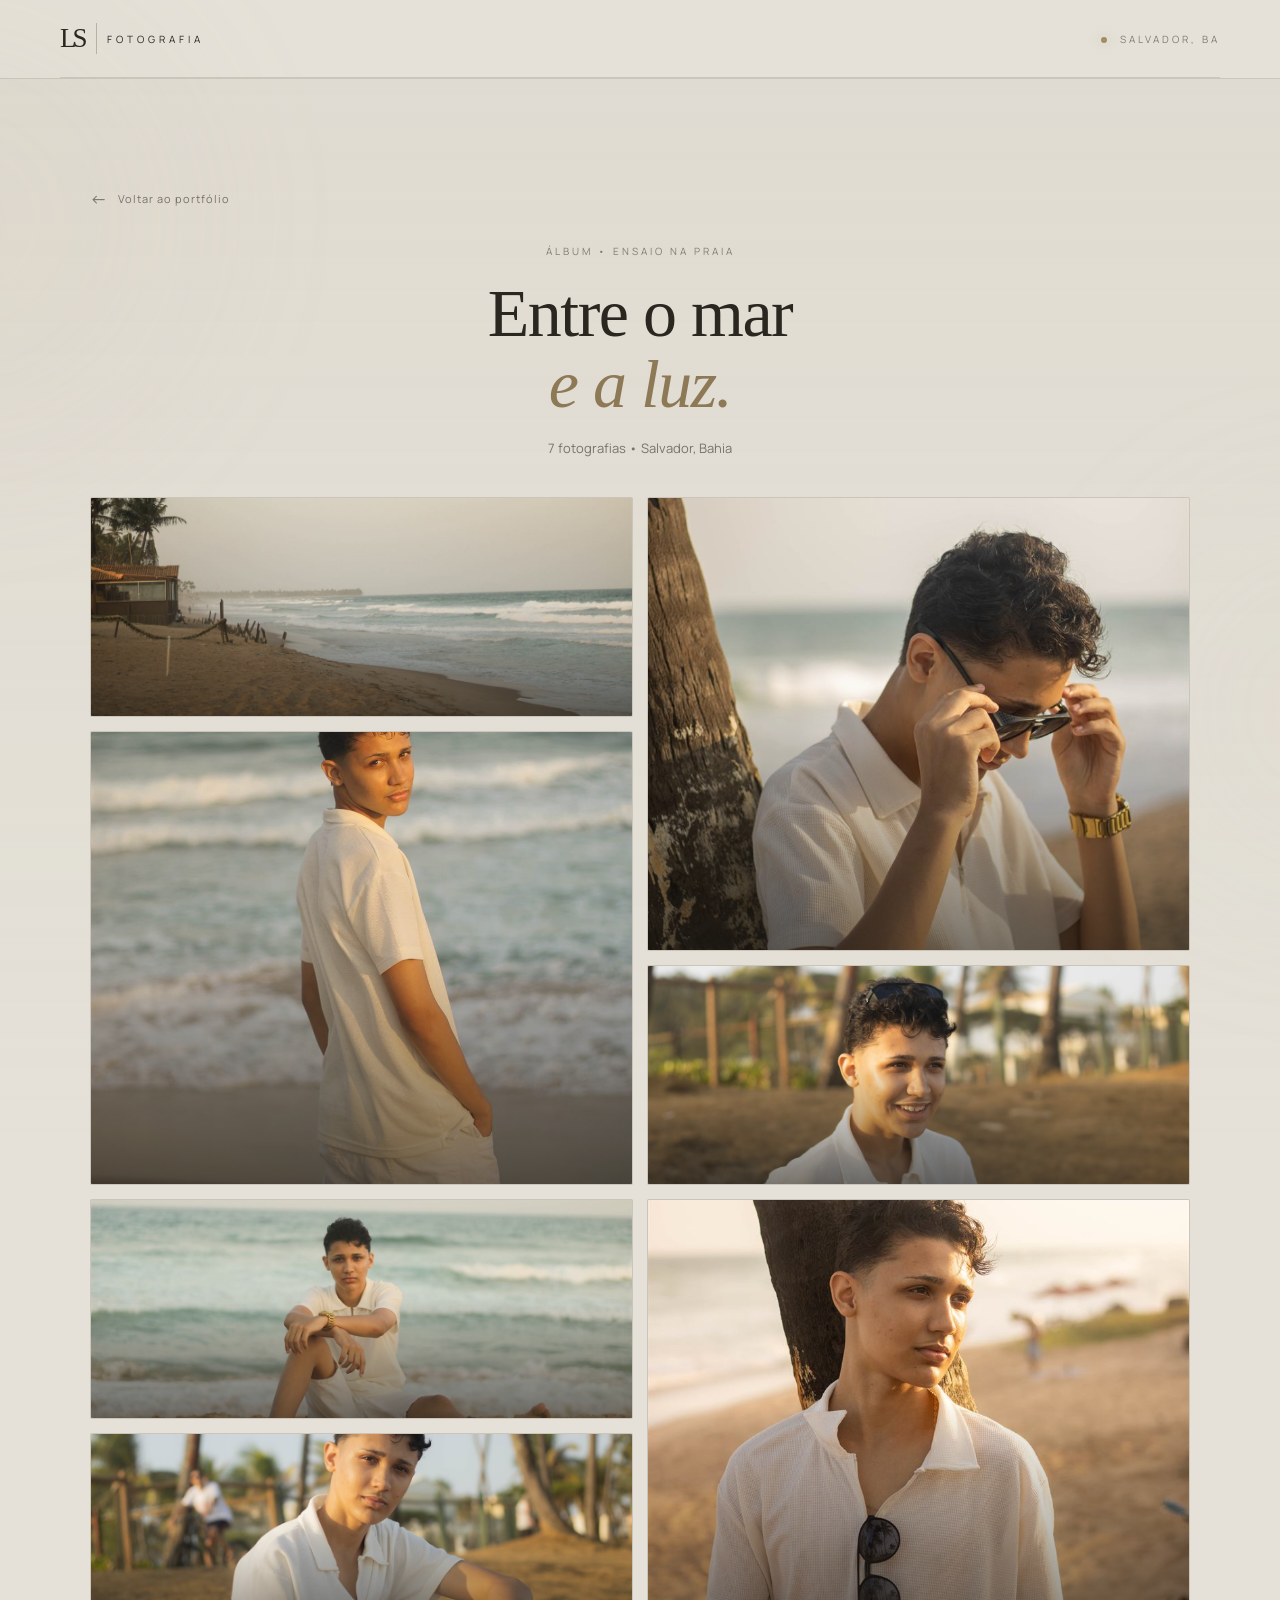
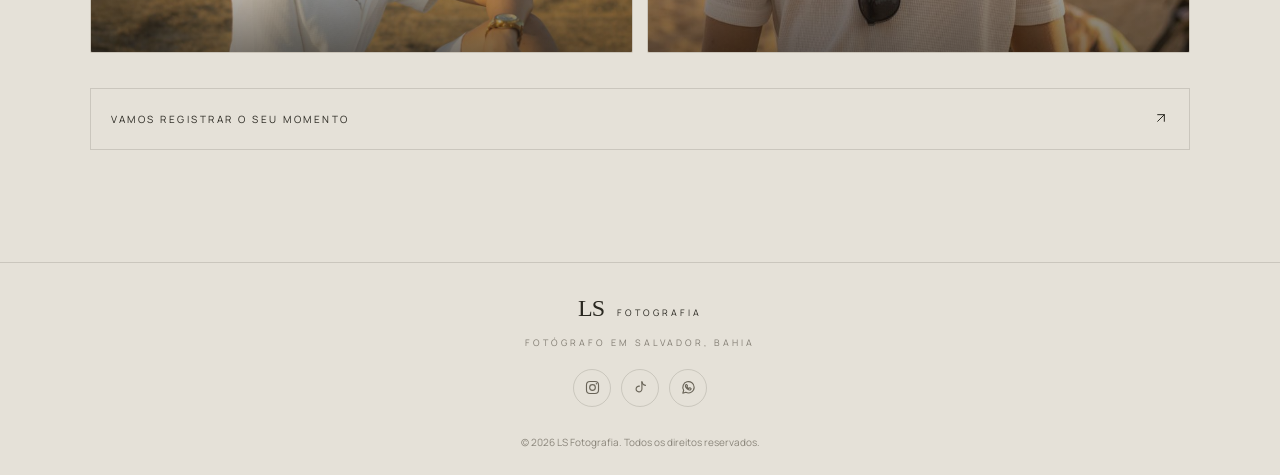
==== album.html @ ee6b133a "Atualiza galeria e página do álbum Adiciona página própria para o álbum e mantém a capa horizontal c" ====
<!doctype html>
<html lang="pt-BR">
<head>
  <meta charset="utf-8">
  <meta name="viewport" content="width=device-width, initial-scale=1">
  <meta name="theme-color" content="#e5e1d8">
  <meta name="description" content="Ensaio na praia — Entre o mar e a luz. Álbum de LS Fotografia em Salvador, Bahia.">
  <title>Entre o mar e a luz | LS Fotografia</title>
  <link rel="preconnect" href="https://fonts.googleapis.com">
  <link rel="preconnect" href="https://fonts.gstatic.com" crossorigin>
  <link rel="icon" type="image/svg+xml" href="favicon.svg">
  <link href="https://fonts.googleapis.com/css2?family=Cinzel:wght@400;500;600&family=Great+Vibes&family=Manrope:wght@300;400;500;600;700&display=swap" rel="stylesheet">
  <link rel="stylesheet" href="style.css?v=4">
  <script src="script.js?v=4" defer></script>
</head>
<body>
  <div class="ambient ambient-one" aria-hidden="true"></div>
  <div class="ambient ambient-two" aria-hidden="true"></div>

  <header class="topbar">
    <a class="mini-brand" href="index.html#inicio" aria-label="LS Fotografia, início">
      <span class="mini-mark">LS</span>
      <span class="mini-name">FOTOGRAFIA</span>
    </a>
    <span class="top-location"><span class="location-dot"></span> SALVADOR, BA</span>
  </header>

  <main>
    <section class="portfolio-section album-page-section" aria-labelledby="album-page-title">
      <a class="album-back-link" href="index.html#portfolio"><span aria-hidden="true">←</span> Voltar ao portfólio</a>
      <div class="section-heading">
        <p class="eyebrow">ÁLBUM • ENSAIO NA PRAIA</p>
        <h1 class="album-page-title" id="album-page-title">Entre o mar<br><em>e a luz.</em></h1>
        <p class="section-description"><span id="album-photo-count">7 fotografias</span> • Salvador, Bahia</p>
      </div>

      <div class="gallery" id="gallery">
        <figure class="gallery-item gallery-item--landscape" data-photo data-date="2026-10-26">
          <button class="gallery-photo-button" type="button" aria-label="Ampliar foto do álbum 1" aria-haspopup="dialog">
            <img src="assets/thumbnails/foto-01.jpg" data-full-src="assets/foto-01.jpg" width="6000" height="4000" loading="lazy" decoding="async" alt="Ensaio na praia, vista da orla em Salvador">
          </button>
        </figure>
        <figure class="gallery-item gallery-item--portrait" data-photo data-date="2026-10-26">
          <button class="gallery-photo-button" type="button" aria-label="Ampliar foto do álbum 2" aria-haspopup="dialog">
            <img src="assets/thumbnails/foto-02.jpg" data-full-src="assets/foto-02.jpg" width="4000" height="6000" loading="lazy" decoding="async" alt="Retrato durante ensaio na praia">
          </button>
        </figure>
        <figure class="gallery-item gallery-item--portrait" data-photo data-date="2026-10-26">
          <button class="gallery-photo-button" type="button" aria-label="Ampliar foto do álbum 3" aria-haspopup="dialog">
            <img src="assets/thumbnails/foto-03.jpg" data-full-src="assets/foto-03.jpg" width="4000" height="5000" loading="lazy" decoding="async" alt="Retrato à beira-mar durante ensaio">
          </button>
        </figure>
        <figure class="gallery-item gallery-item--landscape" data-photo data-date="2026-10-26">
          <button class="gallery-photo-button" type="button" aria-label="Ampliar foto do álbum 4" aria-haspopup="dialog">
            <img src="assets/thumbnails/foto-04.jpg" data-full-src="assets/foto-04.jpg" width="6000" height="4000" loading="lazy" decoding="async" alt="Retrato ao entardecer na praia">
          </button>
        </figure>
        <figure class="gallery-item gallery-item--landscape" data-photo data-date="2026-10-26">
          <button class="gallery-photo-button" type="button" aria-label="Ampliar foto do álbum 5" aria-haspopup="dialog">
            <img src="assets/thumbnails/foto-05.jpg" data-full-src="assets/foto-05.jpg" width="6000" height="4000" loading="lazy" decoding="async" alt="Retrato sentado na areia com o mar ao fundo">
          </button>
        </figure>
        <figure class="gallery-item gallery-item--portrait" data-photo data-date="2026-10-26">
          <button class="gallery-photo-button" type="button" aria-label="Ampliar foto do álbum 6" aria-haspopup="dialog">
            <img src="assets/thumbnails/foto-06.jpg" data-full-src="assets/foto-06.jpg" width="4000" height="6000" loading="lazy" decoding="async" alt="Retrato junto a um coqueiro na praia">
          </button>
        </figure>
        <figure class="gallery-item gallery-item--landscape" data-photo data-date="2026-10-26">
          <button class="gallery-photo-button" type="button" aria-label="Ampliar foto do álbum 7" aria-haspopup="dialog">
            <img src="assets/thumbnails/foto-07.jpg" data-full-src="assets/foto-07.jpg" width="6000" height="4000" loading="lazy" decoding="async" alt="Retrato durante ensaio ao ar livre na praia">
          </button>
        </figure>
      </div>

      <div class="empty-gallery" id="empty-gallery" hidden>
        <span class="empty-symbol" aria-hidden="true">＋</span>
        <p><strong>As fotos deste álbum não estão disponíveis no momento.</strong></p>
      </div>

      <dialog class="photo-lightbox" id="photo-lightbox" aria-label="Visualização da fotografia">
        <button class="photo-lightbox-close" type="button" aria-label="Fechar fotografia">×</button>
        <button class="photo-lightbox-nav photo-lightbox-previous" type="button" aria-label="Foto anterior">‹</button>
        <img class="photo-lightbox-image" id="photo-lightbox-image" alt="">
        <div class="photo-lightbox-caption">
          <time class="photo-lightbox-date" id="photo-lightbox-date"></time>
          <span class="photo-lightbox-counter" id="photo-lightbox-counter" aria-live="polite"></span>
        </div>
        <button class="photo-lightbox-nav photo-lightbox-next" type="button" aria-label="Próxima foto">›</button>
      </dialog>

      <a class="outline-cta" id="portfolio-whatsapp" href="#" target="_blank" rel="noopener noreferrer">VAMOS REGISTRAR O SEU MOMENTO <span aria-hidden="true"><svg viewBox="0 0 24 24" width="16" height="16" fill="none" stroke="currentColor" stroke-width="1.5" stroke-linecap="round" stroke-linejoin="round"><path d="M7 17 17 7M7 7h10v10"/></svg></span></a>
    </section>
  </main>

  <footer class="footer">
    <a class="footer-brand" href="index.html#inicio">LS <span>FOTOGRAFIA</span></a>
    <p>FOTÓGRAFO EM SALVADOR, BAHIA</p>
    <div class="footer-links">
      <a id="instagram-link" href="#" target="_blank" rel="noopener noreferrer" aria-label="Instagram">
        <svg viewBox="0 0 24 24" fill="none" aria-hidden="true"><rect x="3.5" y="3.5" width="17" height="17" rx="5"/><circle cx="12" cy="12" r="4"/><circle class="icon-dot" cx="17.5" cy="6.8" r="1" /></svg>
      </a>
      <a id="footer-tiktok-link" href="#" target="_blank" rel="noopener noreferrer" aria-label="TikTok">
        <svg viewBox="0 0 24 24" fill="none" aria-hidden="true"><path d="M14 4v10.1a4.1 4.1 0 1 1-3.5-4.05"/><path d="M14 4c.5 2.8 2.2 4.5 5 5"/></svg>
      </a>
      <a id="footer-whatsapp-link" href="#" target="_blank" rel="noopener noreferrer" aria-label="WhatsApp">
        <svg viewBox="0 0 24 24" fill="none" aria-hidden="true"><path d="M20 11.7a8 8 0 0 1-11.8 7L4 20l1.2-4.1A8 8 0 1 1 20 11.7Z"/><path d="M8.2 8.1c.2-.4.4-.4.7-.4h.4c.2 0 .4.1.5.4l.7 1.5c.1.3.1.4-.1.6l-.5.6c-.2.2-.2.4 0 .6.5.8 1.2 1.4 2 1.9.2.1.4.1.6-.1l.6-.7c.2-.2.4-.2.7-.1l1.4.7c.3.1.4.3.4.5 0 .4-.2 1.1-.7 1.5-.5.4-1.1.6-1.8.4-.9-.2-2.1-.8-3.4-1.9-1.1-1-1.8-2.2-2-3.1-.2-.8.1-1.5.5-1.9Z"/></svg>
      </a>
    </div>
    <small>© <span id="year"></span> LS Fotografia. Todos os direitos reservados.</small>
  </footer>
</body>
</html>
---- style.css ----
:root {
  color-scheme: light;
  --bg: #e5e1d8;
  --panel: rgba(255,255,255,.38);
  --panel-hover: rgba(255,255,255,.58);
  --text: #292720;
  --muted: #77736a;
  --line: rgba(67,61,51,.16);
  --accent: #9a8660;
  --serif: Georgia, "Times New Roman", serif;
}

* {
  box-sizing: border-box;
}

html {
  scroll-behavior: smooth;
  scroll-padding-top: 86px;
  scrollbar-width: none;
  -ms-overflow-style: none;
}

html::-webkit-scrollbar {
  display: none;
}

body {
  margin: 0;
  background: var(--bg);
  color: var(--text);
  font-family: "Manrope", "DM Sans", sans-serif;
  overflow-x: hidden;
}

a {
  color: inherit;
}

.ambient {
  position: fixed;
  z-index: -1;
  pointer-events: none;
  border-radius: 50%;
  filter: blur(100px);
  opacity: .09;
}

.ambient-one {
  width: 440px;
  height: 440px;
  background: #c5b99f;
  top: 0;
  left: -260px;
}

.ambient-two {
  width: 380px;
  height: 380px;
  background: #d7d0c3;
  bottom: 0;
  right: -240px;
}

.topbar {
  width: min(1160px, calc(100% - 48px));
  margin: auto;
  height: 78px;
  display: flex;
  justify-content: space-between;
  align-items: center;
  border-bottom: 1px solid var(--line);
}

.mini-brand {
  display: flex;
  gap: 10px;
  align-items: center;
  text-decoration: none;
}

.mini-mark {
  font-family: var(--serif);
  font-size: 27px;
  letter-spacing: -4px;
  border-right: 1px solid #b9b1a3;
  padding-right: 12px;
}

.mini-name {
  font-size: 10px;
  letter-spacing: 4px;
}

.top-location,
.eyebrow {
  color: #827d73;
  font-size: 10px;
  letter-spacing: 3px;
}

.location-dot {
  display: inline-block;
  width: 6px;
  height: 6px;
  margin-right: 8px;
  border-radius: 50%;
  background: #a28b62;
  box-shadow: 0 0 12px rgba(162,139,98,.38);
}

.hero {
  min-height: 690px;
  position: relative;
  display: grid;
  place-items: center;
  padding: 72px 24px 92px;
  isolation: isolate;
  overflow: hidden;
}

.hero::before {
  content: "";
  position: absolute;
  z-index: -2;
  inset: 0;
  background:
    radial-gradient(ellipse at 75% 18%, rgba(166,151,121,.16), transparent 36%),
    linear-gradient(180deg, rgba(255,255,255,.24), transparent 48%, rgba(207,199,184,.16));
}

.hero-grain {
  position: absolute;
  z-index: -1;
  inset: 0;
  opacity: .035;
  pointer-events: none;
  background-image: url("data:image/svg+xml,%3Csvg viewBox='0 0 180 180' xmlns='http://www.w3.org/2000/svg'%3E%3Cfilter id='n'%3E%3CfeTurbulence type='fractalNoise' baseFrequency='.8' numOctaves='3' stitchTiles='stitch'/%3E%3C/filter%3E%3Crect width='100%25' height='100%25' filter='url(%23n)' opacity='.55'/%3E%3C/svg%3E");
}

.hero-content {
  width: min(620px, 100%);
  text-align: center;
  position: relative;
  z-index: 2;
}

.hero .eyebrow {
  margin: 0 0 30px;
}

.brand-lockup {
  display: flex;
  flex-direction: column;
  align-items: center;
}

.brand-mark {
  height: 104px;
  display: flex;
  align-items: center;
  justify-content: center;
  font-family: "Cinzel", serif;
  font-size: 104px;
  line-height: .9;
  letter-spacing: -18px;
  padding-right: 17px;
  font-weight: 400;
}

.brand-mark span:first-child {
  transform: translateY(-1px);
}

.brand-mark span:last-child {
  transform: translateY(13px);
}

h1 {
  margin: 23px 0 0;
  font-size: clamp(15px, 2vw, 19px);
  letter-spacing: 8px;
  font-weight: 500;
}

h1 span {
  font-weight: 400;
}

.thin-line {
  height: 1px;
  width: 52px;
  background: var(--accent);
  margin: 29px auto 20px;
}

.tagline {
  font-size: 10px;
  letter-spacing: 4px;
  color: #716b60;
  margin: 0;
}

.hero-copy {
  color: var(--muted);
  font-size: 14px;
  line-height: 1.9;
  margin: 22px 0 36px;
}

.main-links {
  display: grid;
  gap: 12px;
  text-align: left;
}

.link-card {
  min-height: 88px;
  display: grid;
  grid-template-columns: 46px 1fr 22px;
  gap: 18px;
  align-items: center;
  padding: 17px 22px;
  border: 1px solid var(--line);
  border-radius: 13px;
  text-decoration: none;
  background: linear-gradient(110deg, rgba(255,255,255,.48), rgba(255,255,255,.24));
  box-shadow: 0 8px 24px rgba(61,53,40,.035);
  transition: transform .25s ease, background .25s ease, border-color .25s ease;
}

.link-card:hover,
.link-card:focus-visible {
  transform: translateY(-3px);
  background: var(--panel-hover);
  border-color: rgba(154,134,96,.5);
  box-shadow: 0 12px 30px rgba(61,53,40,.08);
  outline: none;
}

.link-icon {
  width: 34px;
  height: 34px;
  display: grid;
  place-items: center;
}

.link-icon svg {
  width: 30px;
  height: 30px;
  stroke: currentColor;
  stroke-width: 1.55;
  stroke-linecap: round;
  stroke-linejoin: round;
}

.link-copy {
  display: grid;
  gap: 6px;
}

.link-copy strong {
  font-size: 12px;
  font-weight: 500;
  letter-spacing: 4px;
}

.link-copy small {
  color: var(--muted);
  font-size: 12px;
}

.arrow {
  font-size: 23px;
  font-weight: 300;
  color: var(--accent);
  transition: transform .2s ease;
}

.link-card:hover .arrow {
  transform: translate(3px,-3px);
}

.hero-note {
  margin: 28px 0 0;
  font-size: 9px;
  letter-spacing: 3px;
  color: #928c80;
}

.hero-orb {
  position: absolute;
  z-index: -1;
  width: 440px;
  height: 440px;
  border-radius: 50%;
  border: 1px solid rgba(67,61,51,.07);

  right: auto;
  left: 50%;
  top: 70px;
  transform: translateX(-50%);

  display: grid;
  place-items: center;
  color: rgba(67,61,51,.025);
}

.hero-orb span {
  display: inline-block;
  font-family: "Great Vibes", cursive;
  font-weight: 400;
  font-size: 180px;
  line-height: 1;
  color: rgba(67,61,51,.09);
  opacity: 1;
  transform: rotate(-8deg);
}

.portfolio-section {
  padding: 108px 24px 112px;
  border-top: 1px solid var(--line);
  background: linear-gradient(180deg, rgba(193,184,167,.13), transparent 60%);
}

.section-heading {
  max-width: 1100px;
  margin: 0 auto 40px;
  text-align: center;
}

.section-heading .eyebrow {
  margin: 0 0 20px;
}

h2 {
  font-weight: 400;
  font-size: clamp(32px, 5vw, 56px);
  line-height: 1.12;
  letter-spacing: -1.8px;
  margin: 0;
}

h2 em {
  font-family: var(--serif);
  font-weight: 400;
  color: #8d7956;
}

.section-description {
  margin: 18px 0 0;
  color: var(--muted);
  font-size: 13px;
}

.photo-album {
  display: block;
  max-width: 1100px;
  margin: 0 auto;
}

.album-cover {
  position: relative;
  display: flex;
  min-height: clamp(240px, 36vw, 390px);
  align-items: flex-end;
  overflow: hidden;
  padding: clamp(24px, 5vw, 52px);
  border-radius: 12px;
  border: 1px solid rgba(67,61,51,.14);
  background: #77736a;
  color: #f5f1e8;
  cursor: pointer;
  text-decoration: none;
}

.album-cover::after {
  content: "";
  position: absolute;
  z-index: 1;
  inset: 0;
  background: linear-gradient(90deg, rgba(20,19,16,.72), rgba(20,19,16,.24) 72%),
    linear-gradient(0deg, rgba(20,19,16,.38), transparent 68%);
  pointer-events: none;
}

.album-cover > img {
  position: absolute;
  z-index: 0;
  inset: 0;
  width: 100%;
  height: 100%;
  object-fit: cover;
  object-position: center 42%;
  transition: transform .7s ease;
}

.album-cover:hover > img,
.album-cover:focus-visible > img {
  transform: scale(1.035);
}

.album-cover:focus-visible {
  outline: 2px solid var(--accent);
  outline-offset: 4px;
}

.album-page-section {
  min-height: calc(100vh - 190px);
}

.album-back-link {
  display: flex;
  width: min(1100px, 100%);
  align-items: center;
  gap: 10px;
  margin: 0 auto 34px;
  color: var(--muted);
  font-size: 11px;
  letter-spacing: 1px;
  text-decoration: none;
  transition: color .2s ease;
}

.album-back-link:hover,
.album-back-link:focus-visible {
  color: var(--text);
}

.album-back-link:focus-visible {
  outline: 2px solid var(--accent);
  outline-offset: 4px;
}

.album-back-link > span {
  font-size: 17px;
  transition: transform .2s ease;
}

.album-back-link:hover > span {
  transform: translateX(-3px);
}

.album-page-title {
  margin: 0;
  font-family: var(--serif);
  font-size: clamp(40px, 6vw, 68px);
  font-weight: 400;
  line-height: 1.05;
  letter-spacing: -1.5px;
}

.album-page-title em {
  color: #8d7956;
  font-weight: 400;
}

.album-cover-content {
  position: relative;
  z-index: 2;
  display: grid;
  justify-items: start;
  gap: 12px;
}

.album-eyebrow {
  font-size: 9px;
  letter-spacing: 3px;
  color: rgba(245,241,232,.82);
}

.album-title {
  font-family: var(--serif);
  font-size: clamp(30px, 5vw, 52px);
  line-height: 1.08;
}

.album-meta {
  color: rgba(245,241,232,.78);
  font-size: 11px;
  letter-spacing: 1.5px;
}

.album-action {
  display: inline-flex;
  align-items: center;
  gap: 12px;
  margin-top: 8px;
  padding: 10px 0;
  border-bottom: 1px solid rgba(245,241,232,.65);
  font-size: 10px;
  letter-spacing: 2px;
  text-transform: uppercase;
}

.album-action > span {
  font-size: 17px;
  transition: transform .2s ease;
}

.album-cover:hover .album-action > span,
.album-cover:focus-visible .album-action > span {
  transform: translate(2px, -2px);
}

.gallery {
  max-width: 1100px;
  margin: auto;
  display: grid;
  grid-template-columns: repeat(2, minmax(0, 1fr));
  grid-auto-rows: clamp(150px, 20vw, 220px);
  gap: 14px;
}

.gallery-item {
  display: block;
  position: relative;
  margin: 0;
  overflow: hidden;
  border-radius: 2px;
  background: #d9d3c8;
  border: 1px solid rgba(67,61,51,.1);
  transition: opacity .65s ease, transform .65s cubic-bezier(.2,.7,.2,1);
}

.gallery-item--portrait {
  grid-row: span 2;
}

.gallery-item--landscape {
  grid-row: span 1;
}

.gallery-item.is-visible {
  display: block;
}

.gallery-item.is-observed:not(.is-revealed) {
  opacity: 0;
  transform: translateX(-22px) scale(.97);
}

.gallery-item:nth-child(even).is-observed:not(.is-revealed) {
  transform: translateX(22px) scale(.97);
}

.gallery-item.is-revealed {
  opacity: 1;
  transform: translateX(0) scale(1);
}

.gallery-item.is-returning {
  transition: none;
}

.gallery-item:nth-child(2).is-revealed,
.gallery-item:nth-child(5).is-revealed {
  transition-delay: .08s;
}

.gallery-item:nth-child(3).is-revealed,
.gallery-item:nth-child(6).is-revealed {
  transition-delay: .16s;
}

.gallery-photo-button {
  position: absolute;
  inset: 0;
  display: block;
  width: 100%;
  height: 100%;
  padding: 0;
  overflow: hidden;
  border: 0;
  background: transparent;
  cursor: pointer;
}

.gallery-photo-button:focus-visible {
  z-index: 1;
  outline: 2px solid var(--accent);
  outline-offset: -4px;
}

.gallery-item img {
  width: 100%;
  height: 100%;
  object-fit: cover;
  display: block;
  transition: transform .6s ease;
}

.gallery-photo-button:hover img,
.gallery-photo-button:focus-visible img {
  transform: scale(1.04);
}

.photo-lightbox {
  position: fixed;
  max-width: min(94vw, 1200px);
  max-height: 94vh;
  padding: 54px 0 0;
  overflow: visible;
  border: 0;
  background: transparent;
}

.photo-lightbox::backdrop {
  background: rgba(24,22,18,.88);
  backdrop-filter: blur(7px);
}

.photo-lightbox-image {
  display: block;
  max-width: 94vw;
  max-height: 78vh;
  width: auto;
  height: auto;
  object-fit: contain;
  transition: opacity .12s ease;
  box-shadow: 0 22px 70px rgba(0,0,0,.4);
}

.photo-lightbox-caption {
  display: block;
  margin: 12px auto 0;
  color: rgba(245,241,232,.82);
  font-size: 11px;
  letter-spacing: 2px;
  text-align: center;
}

.photo-lightbox-date {
  display: inline;
}

.photo-lightbox-counter {
  margin-left: 12px;
  padding-left: 12px;
  border-left: 1px solid rgba(245,241,232,.35);
  color: rgba(245,241,232,.58);
  font-variant-numeric: tabular-nums;
}

.photo-lightbox.is-loading .photo-lightbox-image {
  opacity: 0;
}

.photo-lightbox.is-loading::after {
  content: "";
  position: fixed;
  top: 50%;
  left: 50%;
  transform: translate(-50%, -50%);
  width: 34px;
  height: 34px;
  border: 2px solid rgba(255,255,255,.28);
  border-top-color: #e8dfcb;
  border-radius: 50%;
  animation: lightbox-spin .7s linear infinite;
}

.photo-lightbox.is-error .photo-lightbox-image {
  display: none;
}

.photo-lightbox.is-error::after {
  content: "Não foi possível carregar a foto.";
  position: fixed;
  top: 50%;
  left: 50%;
  transform: translate(-50%, -50%);
  color: #f5f1e8;
  font-size: 14px;
}

@keyframes lightbox-spin {
  to {
    transform: translate(-50%, -50%) rotate(360deg);
  }
}

.photo-lightbox-close {
  position: absolute;
  top: 0;
  right: 0;
  display: grid;
  place-items: center;
  width: 40px;
  height: 40px;
  border: 1px solid rgba(255,255,255,.48);
  border-radius: 50%;
  background: rgba(255,255,255,.08);
  color: #fff;
  font: 300 28px/1 "Manrope", sans-serif;
  cursor: pointer;
  transition: background .2s ease, transform .2s ease;
}

.photo-lightbox-close:hover {
  transform: rotate(90deg);
  background: rgba(255,255,255,.18);
}

.photo-lightbox-nav {
  position: fixed;
  top: 50%;
  display: grid;
  place-items: center;
  width: 48px;
  height: 48px;
  padding: 0 0 5px;
  border: 1px solid rgba(255,255,255,.42);
  border-radius: 50%;
  background: rgba(24,22,18,.62);
  color: #f5f1e8;
  font: 300 38px/1 "Manrope", sans-serif;
  cursor: pointer;
  transform: translateY(-50%);
  transition: background .2s ease, border-color .2s ease;
}

.photo-lightbox-nav:hover {
  border-color: rgba(255,255,255,.72);
  background: rgba(255,255,255,.16);
}

.photo-lightbox-nav:disabled {
  opacity: .35;
  cursor: default;
}

.photo-lightbox-nav:disabled:hover {
  border-color: rgba(255,255,255,.42);
  background: rgba(24,22,18,.62);
}

.photo-lightbox-previous {
  left: 18px;
}

.photo-lightbox-next {
  right: 18px;
}

.about-section {
  position: relative;
  display: grid;
  grid-template-columns: minmax(0, 1fr) minmax(0, .9fr);
  align-items: center;
  gap: clamp(36px, 7vw, 88px);
  max-width: 1100px;
  margin: 0 auto;
  padding: 112px 24px;
  border-top: 1px solid var(--line);
}

.about-heading .eyebrow {
  margin: 0 0 20px;
}

.about-heading {
  text-align: center;
}

.about-copy {
  max-width: 490px;
  padding: 8px 0 8px 30px;
  border-left: 1px solid rgba(154,134,96,.42);
}

.about-copy p {
  margin: 0;
  color: var(--muted);
  font-size: 14px;
  line-height: 1.9;
}

@media (max-width: 620px) {
  .about-section {
    grid-template-columns: 1fr;
    justify-items: center;
    gap: 24px;
    padding: 74px 24px 78px;
  }

  .about-heading {
    width: 100%;
    text-align: center;
  }

  .about-heading .eyebrow {
    font-size: 8px;
    letter-spacing: 2px;
  }

  .about-copy {
    max-width: 100%;
    padding: 0 0 0 20px;
    text-align: center;
  }

  .about-copy p {
    font-size: 13px;
  }

  .photo-lightbox-nav {
    width: 40px;
    height: 40px;
    font-size: 32px;
  }

  .photo-lightbox-previous {
    left: 10px;
  }

  .photo-lightbox-next {
    right: 10px;
  }
}

.gallery-item::after {
  content: "";
  position: absolute;
  inset: 45% 0 0;
  background: linear-gradient(transparent, rgba(27,25,21,.58));
  pointer-events: none;
}

.gallery-item figcaption {
  position: absolute;
  z-index: 1;
  bottom: 16px;
  left: 16px;
  font-size: 9px;
  letter-spacing: 3px;
  color: #f0efec;
}

.empty-gallery {
  max-width: 1100px;
  margin: auto;
  border: 1px dashed rgba(67,61,51,.24);
  padding: 32px 20px;
  text-align: center;
  color: var(--muted);
}

.empty-gallery[hidden] {
  display: none;
}

.empty-symbol {
  display: block;
  font-size: 25px;
  color: var(--accent);
  margin-bottom: 10px;
}

.empty-gallery p {
  font-size: 12px;
  line-height: 1.8;
  margin: 7px 0;
}

.empty-gallery strong {
  color: var(--text);
  font-weight: 500;
}

code {
  color: #655b48;
  background: rgba(154,134,96,.12);
  padding: 2px 5px;
  border-radius: 3px;
}

.outline-cta,
.solid-cta {
  display: flex;
  align-items: center;
  justify-content: space-between;
  gap: 18px;
  max-width: 1100px;
  margin: 35px auto 0;
  padding: 18px 20px;
  text-decoration: none;
  font-size: 10px;
  letter-spacing: 2.5px;
  transition: background .2s ease;
}

.outline-cta {
  border: 1px solid var(--line);
}

.outline-cta:hover {
  background: rgba(67,61,51,.045);
}

.outline-cta:focus-visible,
.solid-cta:focus-visible {
  outline: 2px solid var(--accent);
  outline-offset: 4px;
}

.outline-cta span,
.solid-cta span {
  font-size: 18px;
}

.contact-strip {
  padding: 95px 24px 100px;
  border-top: 1px solid var(--line);
  text-align: center;
  background: radial-gradient(ellipse at center, rgba(177,161,128,.13), transparent 62%);
}

.contact-strip .eyebrow {
  margin: 0 0 22px;
}

.solid-cta {
  justify-content: center;
  width: fit-content;
  margin: 30px auto 0;
  gap: 18px;
  padding: 8px 10px 8px 24px;
  border: 1px solid rgba(88,78,59,.8);
  border-radius: 999px;
  background: linear-gradient(135deg, #39372f, #25241f);
  color: #f5f1e8;
  box-shadow: 0 10px 30px rgba(47,42,33,.18), inset 0 1px rgba(255,255,255,.12);
  transition: transform .25s ease, box-shadow .25s ease, background .25s ease;
}

.solid-cta:hover {
  transform: translateY(-2px);
  background: linear-gradient(135deg, #49463b, #302e27);
  box-shadow: 0 14px 36px rgba(47,42,33,.25), inset 0 1px rgba(255,255,255,.16);
}

.solid-cta span {
  display: grid;
  place-items: center;
  width: 36px;
  height: 36px;
  border-radius: 50%;
  background: #b6a47d;
  color: #292720;
}

.footer {
  padding: 32px 24px 24px;
  border-top: 1px solid var(--line);
  text-align: center;
}

.footer-brand {
  text-decoration: none;
  font-family: var(--serif);
  font-size: 24px;
  letter-spacing: -1px;
}

.footer-brand span {
  font: 9px "Manrope", sans-serif;
  letter-spacing: 3px;
  margin-left: 8px;
}

.footer > p {
  color: #827d73;
  font-size: 9px;
  letter-spacing: 3px;
  margin: 14px 0 20px;
}

.footer-links {
  display: flex;
  justify-content: center;
  gap: 10px;
  margin-bottom: 22px;
}

.footer-links a {
  display: grid;
  place-items: center;
  width: 38px;
  height: 38px;
  border: 1px solid var(--line);
  border-radius: 50%;
  text-decoration: none;
  color: #696458;
  transition: background .2s ease, color .2s ease, border-color .2s ease, transform .2s ease;
}

.footer-links svg {
  width: 17px;
  height: 17px;
  stroke: currentColor;
  stroke-width: 1.6;
  stroke-linecap: round;
  stroke-linejoin: round;
}

.footer-links svg .icon-dot {
  fill: currentColor;
  stroke: none;
}

.footer-links a:hover {
  background: rgba(67,61,51,.06);
  border-color: rgba(154,134,96,.4);
  color: #39372f;
  transform: translateY(-2px);
}

.footer > small {
  color: #8a857a;
  font-size: 10px;
}

.reveal {
  animation: rise-in .7s both;
}

.reveal:nth-child(2) {
  animation-delay: .08s;
}

.reveal:nth-child(3) {
  animation-delay: .15s;
}

.reveal:nth-child(4) {
  animation-delay: .22s;
}

.reveal:nth-child(5) {
  animation-delay: .29s;
}

@keyframes rise-in {
  from {
    opacity: 0;
    transform: translateY(10px);
  }

  to {
    opacity: 1;
    transform: translateY(0);
  }
}

@media (min-width: 900px) {
  .hero {
    min-height: 760px;
  }

  .hero-content {
    width: 510px;
  }

  .link-card {
    min-height: 92px;
  }

  .portfolio-section {
    padding-left: max(24px, calc((100vw - 1100px)/2));
    padding-right: max(24px, calc((100vw - 1100px)/2));
  }
}

@media (max-width: 620px) {
  .topbar {
    width: calc(100% - 34px);
    height: 66px;
  }

  .mini-mark {
    font-size: 24px;
  }

  .mini-name {
    font-size: 8px;
    letter-spacing: 2.5px;
  }

  .top-location {
    font-size: 8px;
    letter-spacing: 1.5px;
  }

  .hero {
    padding: 63px 20px 76px;
    min-height: auto;
  }

  .hero .eyebrow {
    font-size: 8px;
    letter-spacing: 2px;
    margin-bottom: 28px;
  }

  .brand-mark {
    font-size: 90px;
    height: 90px;
  }

  h1 {
    font-size: 14px;
    letter-spacing: 5px;
  }

  .tagline {
    font-size: 8px;
    letter-spacing: 2.5px;
  }

  .hero-copy {
    font-size: 13px;
    margin-bottom: 30px;
  }

  .link-card {
    min-height: 80px;
    grid-template-columns: 34px 1fr 18px;
    gap: 13px;
    padding: 15px 15px;
  }

  .link-icon svg {
    width: 27px;
    height: 27px;
  }

  .link-copy strong {
    font-size: 10px;
    letter-spacing: 3px;
  }

  .link-copy small {
    font-size: 11px;
  }

  .hero-note {
    font-size: 8px;
    letter-spacing: 2px;
  }

  .portfolio-section {
    padding: 74px 20px 78px;
  }

  .section-heading {
    margin-bottom: 27px;
  }

  .section-heading .eyebrow {
    font-size: 8px;
    letter-spacing: 2px;
  }

  .section-description {
    font-size: 12px;
    line-height: 1.7;
  }

  .album-cover {
    min-height: 240px;
    padding: 24px;
    border-radius: 10px;
  }

  .album-back-link {
    margin-bottom: 28px;
  }

  .album-eyebrow {
    font-size: 8px;
    letter-spacing: 2px;
  }

  .album-meta {
    font-size: 10px;
    letter-spacing: 1px;
  }

  .gallery {
    grid-template-columns: repeat(2, minmax(0, 1fr));
    grid-auto-rows: clamp(90px, 30vw, 130px);
    gap: 9px;
  }

  .gallery-item figcaption {
    left: 10px;
    bottom: 10px;
    font-size: 8px;
  }

  .empty-gallery {
    padding: 26px 14px;
  }

  .outline-cta {
    font-size: 8px;
    letter-spacing: 1.5px;
    padding: 16px 13px;
  }

  .contact-strip {
    padding: 74px 20px 78px;
  }

  .solid-cta {
    font-size: 9px;
    letter-spacing: 1.5px;
    padding: 8px 10px 8px 20px;
  }
}

@media (prefers-reduced-motion: reduce) {
  *,
  *::before,
  *::after {
    scroll-behavior: auto !important;
    animation-duration: .01ms !important;
    transition-duration: .01ms !important;
  }
}
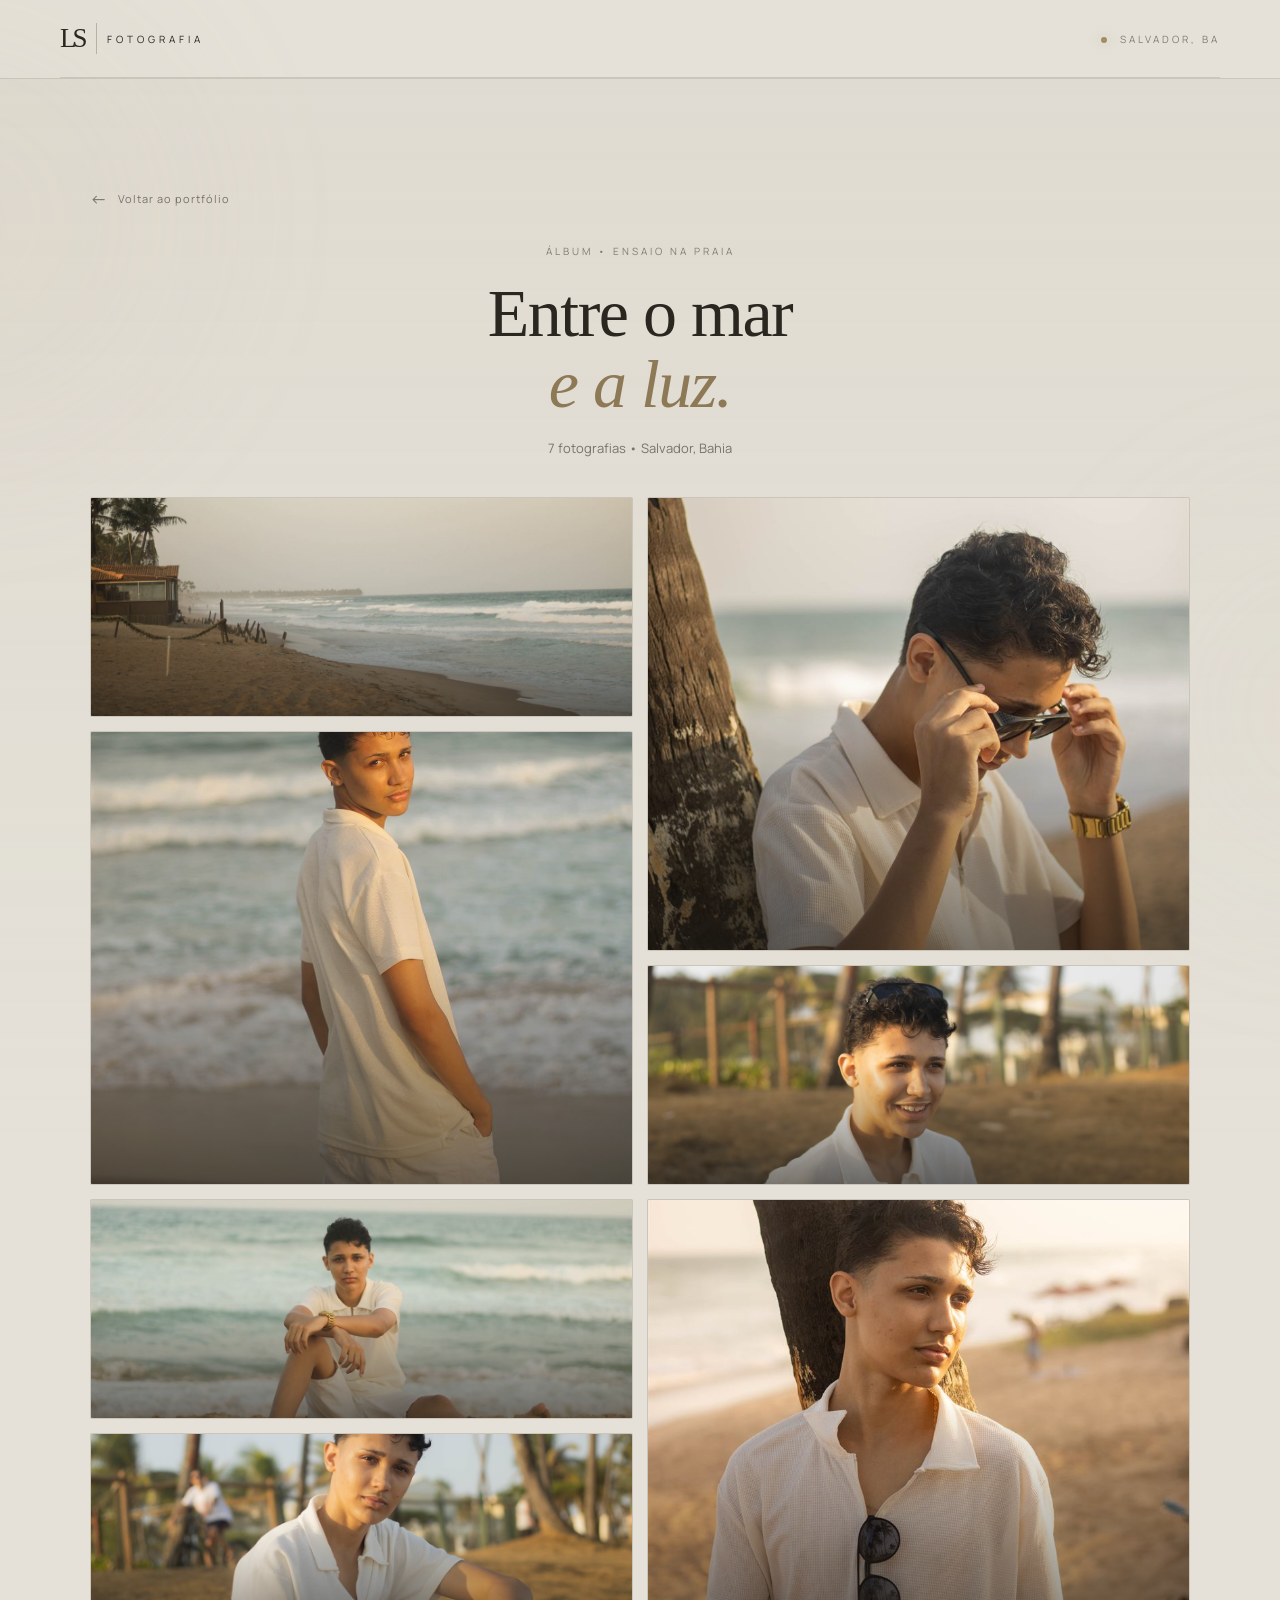
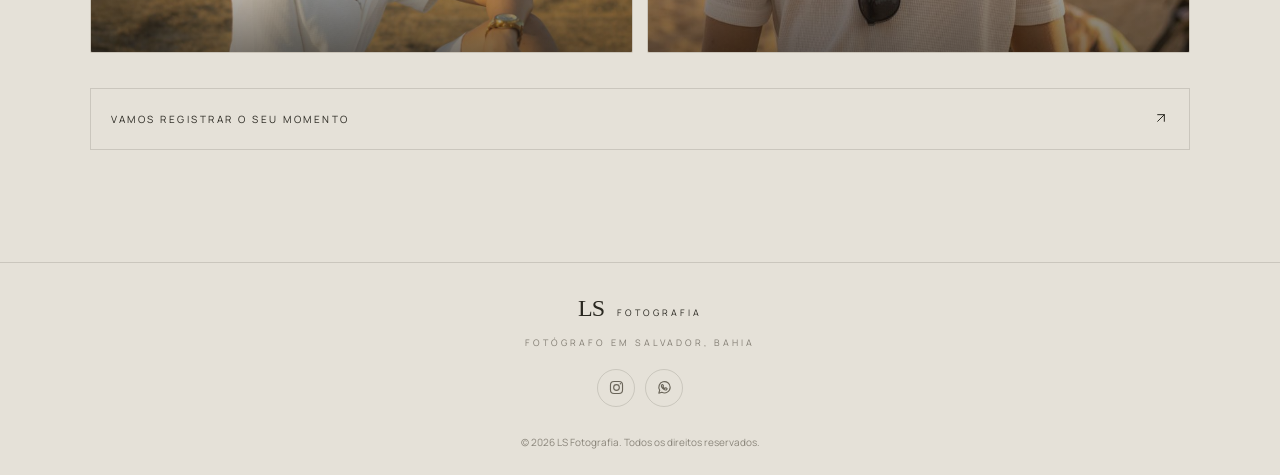
==== commit ad645df4: "Add Banlek button and remove TikTok Move Banlek, portfolio, and WhatsApp buttons into the requested " ====
--- a/album.html
+++ b/album.html
@@ -10,8 +10,8 @@
   <link rel="preconnect" href="https://fonts.gstatic.com" crossorigin>
   <link rel="icon" type="image/svg+xml" href="favicon.svg">
   <link href="https://fonts.googleapis.com/css2?family=Cinzel:wght@400;500;600&family=Great+Vibes&family=Manrope:wght@300;400;500;600;700&display=swap" rel="stylesheet">
-  <link rel="stylesheet" href="style.css?v=4">
-  <script src="script.js?v=4" defer></script>
+  <link rel="stylesheet" href="style.css?v=6">
+  <script src="script.js?v=6" defer></script>
 </head>
 <body>
   <div class="ambient ambient-one" aria-hidden="true"></div>
@@ -99,9 +99,6 @@
       <a id="instagram-link" href="#" target="_blank" rel="noopener noreferrer" aria-label="Instagram">
         <svg viewBox="0 0 24 24" fill="none" aria-hidden="true"><rect x="3.5" y="3.5" width="17" height="17" rx="5"/><circle cx="12" cy="12" r="4"/><circle class="icon-dot" cx="17.5" cy="6.8" r="1" /></svg>
       </a>
-      <a id="footer-tiktok-link" href="#" target="_blank" rel="noopener noreferrer" aria-label="TikTok">
-        <svg viewBox="0 0 24 24" fill="none" aria-hidden="true"><path d="M14 4v10.1a4.1 4.1 0 1 1-3.5-4.05"/><path d="M14 4c.5 2.8 2.2 4.5 5 5"/></svg>
-      </a>
       <a id="footer-whatsapp-link" href="#" target="_blank" rel="noopener noreferrer" aria-label="WhatsApp">
         <svg viewBox="0 0 24 24" fill="none" aria-hidden="true"><path d="M20 11.7a8 8 0 0 1-11.8 7L4 20l1.2-4.1A8 8 0 1 1 20 11.7Z"/><path d="M8.2 8.1c.2-.4.4-.4.7-.4h.4c.2 0 .4.1.5.4l.7 1.5c.1.3.1.4-.1.6l-.5.6c-.2.2-.2.4 0 .6.5.8 1.2 1.4 2 1.9.2.1.4.1.6-.1l.6-.7c.2-.2.4-.2.7-.1l1.4.7c.3.1.4.3.4.5 0 .4-.2 1.1-.7 1.5-.5.4-1.1.6-1.8.4-.9-.2-2.1-.8-3.4-1.9-1.1-1-1.8-2.2-2-3.1-.2-.8.1-1.5.5-1.9Z"/></svg>
       </a>
--- a/style.css
+++ b/style.css
@@ -269,6 +269,11 @@
 .link-copy small {
   color: var(--muted);
   font-size: 12px;
+}
+
+.link-card--banlek .link-copy strong {
+  font-size: 10px;
+  letter-spacing: 1.6px;
 }
 
 .arrow {
